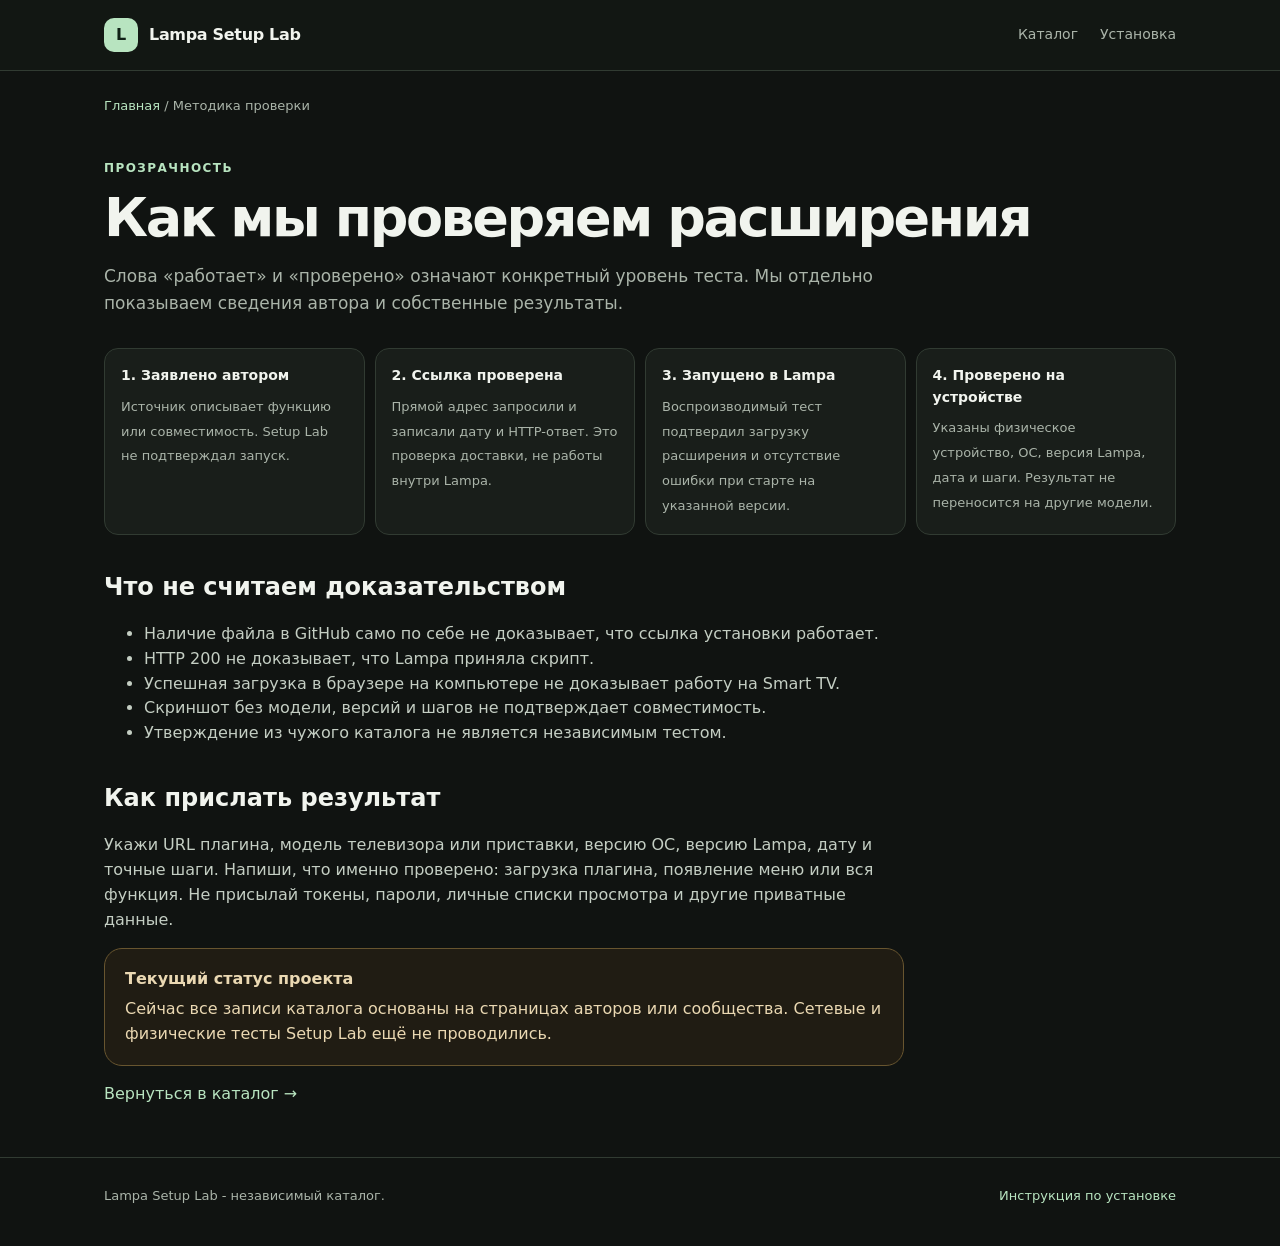
==== docs/verification.html @ 983ffe2e "v0.1.0" ====
<!doctype html>
<html lang="ru"><head><meta charset="utf-8"><meta name="viewport" content="width=device-width, initial-scale=1"><meta name="description" content="Как Lampa Setup Lab проверяет ссылки и совместимость расширений Lampa: статусы, доказательства и устройство тестирования."><title>Как мы проверяем плагины Lampa</title><link rel="stylesheet" href="assets/site.css"></head>
<body><a class="skip-link" href="#main">Перейти к содержимому</a><header class="topbar"><div class="wrap topbar-inner"><a class="brand" href="index.html"><span class="brand-mark">L</span><span>Lampa Setup Lab</span></a><nav class="nav"><a href="index.html#catalog">Каталог</a><a href="how-to-add-plugin.html">Установка</a></nav></div></header>
<main id="main" class="wrap"><div class="breadcrumb"><a href="index.html">Главная</a> / Методика проверки</div><section class="page-hero"><div class="eyebrow">Прозрачность</div><h1>Как мы проверяем расширения</h1><p>Слова «работает» и «проверено» означают конкретный уровень теста. Мы отдельно показываем сведения автора и собственные результаты.</p></section>
<div class="trust-grid"><div class="trust-item"><strong>1. Заявлено автором</strong><span>Источник описывает функцию или совместимость. Setup Lab не подтверждал запуск.</span></div><div class="trust-item"><strong>2. Ссылка проверена</strong><span>Прямой адрес запросили и записали дату и HTTP-ответ. Это проверка доставки, не работы внутри Lampa.</span></div><div class="trust-item"><strong>3. Запущено в Lampa</strong><span>Воспроизводимый тест подтвердил загрузку расширения и отсутствие ошибки при старте на указанной версии.</span></div><div class="trust-item"><strong>4. Проверено на устройстве</strong><span>Указаны физическое устройство, ОС, версия Lampa, дата и шаги. Результат не переносится на другие модели.</span></div></div>
<article class="prose"><h2>Что не считаем доказательством</h2><ul><li>Наличие файла в GitHub само по себе не доказывает, что ссылка установки работает.</li><li>HTTP 200 не доказывает, что Lampa приняла скрипт.</li><li>Успешная загрузка в браузере на компьютере не доказывает работу на Smart TV.</li><li>Скриншот без модели, версий и шагов не подтверждает совместимость.</li><li>Утверждение из чужого каталога не является независимым тестом.</li></ul><h2>Как прислать результат</h2><p>Укажи URL плагина, модель телевизора или приставки, версию ОС, версию Lampa, дату и точные шаги. Напиши, что именно проверено: загрузка плагина, появление меню или вся функция. Не присылай токены, пароли, личные списки просмотра и другие приватные данные.</p><div class="callout"><strong>Текущий статус проекта</strong>Сейчас все записи каталога основаны на страницах авторов или сообщества. Сетевые и физические тесты Setup Lab ещё не проводились.</div><p><a href="index.html#catalog">Вернуться в каталог →</a></p></article></main><footer class="footer"><div class="wrap footer-row"><span>Lampa Setup Lab - независимый каталог.</span><a href="how-to-add-plugin.html">Инструкция по установке</a></div></footer></body></html>
---- docs/assets/site.css ----
@import url('data:text/css,');
:root{color-scheme:dark;--bg:#101311;--panel:#191e1a;--panel2:#202720;--line:#313b32;--text:#f1f4ee;--muted:#aab4a9;--green:#b8e4c0;--green-ink:#102116;--amber:#f1d49a;--blue:#b9d8eb;--red:#f0b5ad;--radius:18px;--max:1120px}*{box-sizing:border-box}html{scroll-behavior:smooth}body{margin:0;background:var(--bg);color:var(--text);font:16px/1.55 system-ui,-apple-system,"Segoe UI",sans-serif}a{color:var(--green);text-decoration:none}a:hover{text-decoration:underline}.wrap{max-width:var(--max);margin:auto;padding:0 24px}.topbar{border-bottom:1px solid var(--line);background:#121713}.topbar-inner{height:70px;display:flex;align-items:center;justify-content:space-between;gap:20px}.brand{display:flex;align-items:center;gap:11px;color:var(--text);font-weight:750;letter-spacing:-.02em}.brand-mark{width:34px;height:34px;border-radius:10px;background:var(--green);color:var(--green-ink);display:grid;place-items:center;font-weight:900}.nav{display:flex;gap:22px;color:var(--muted);font-size:14px}.nav a{color:inherit}.hero{padding:66px 0 40px}.eyebrow{color:var(--green);font-size:12px;font-weight:800;letter-spacing:.12em;text-transform:uppercase}.hero-grid{display:grid;grid-template-columns:1.3fr .7fr;gap:36px;align-items:end}.hero h1{font-size:clamp(36px,6vw,64px);line-height:1.02;letter-spacing:-.055em;max-width:760px;margin:18px 0}.hero p{font-size:18px;color:var(--muted);max-width:700px;margin:0}.hero-note{border:1px solid var(--line);border-radius:var(--radius);padding:20px;background:var(--panel)}.hero-note strong{display:block;margin-bottom:8px}.hero-note p{font-size:14px}.searchbar{margin-top:30px;display:flex;gap:10px;max-width:720px}.searchbar input{flex:1;min-width:0;background:var(--panel);color:var(--text);border:1px solid var(--line);border-radius:12px;padding:15px 16px;font:inherit}.searchbar input:focus,select:focus{outline:2px solid var(--green);outline-offset:2px}.button{border:0;border-radius:12px;padding:13px 17px;background:var(--green);color:var(--green-ink);font:700 14px system-ui;cursor:pointer}.button.secondary{background:var(--panel2);color:var(--text);border:1px solid var(--line)}.section{padding:34px 0}.section-head{display:flex;align-items:end;justify-content:space-between;gap:20px;margin-bottom:20px}.section h2{font-size:27px;letter-spacing:-.035em;margin:0}.section-head p{color:var(--muted);margin:5px 0 0}.filters{display:flex;gap:10px;flex-wrap:wrap;margin:20px 0}.filters select,.filters input[type=search]{background:var(--panel);color:var(--text);border:1px solid var(--line);border-radius:10px;padding:11px 13px;font:inherit}.filters input[type=search]{min-width:250px}.grid{display:grid;grid-template-columns:repeat(2,minmax(0,1fr));gap:14px}.card{background:var(--panel);border:1px solid var(--line);border-radius:var(--radius);padding:20px;display:flex;flex-direction:column;min-height:280px}.card-top{display:flex;justify-content:space-between;align-items:start;gap:12px}.tag{display:inline-flex;align-items:center;border:1px solid var(--line);border-radius:999px;padding:5px 9px;font-size:11px;color:var(--muted);white-space:nowrap}.status{border-radius:999px;padding:5px 9px;font-size:11px;font-weight:750;white-space:nowrap}.status.author_reported{background:#493b21;color:var(--amber)}.status.url_checked{background:#193b2a;color:var(--green)}.status.loaded_in_lampa{background:#19384a;color:var(--blue)}.status.device_tested{background:#263c58;color:#d0ddff}.card h3{font-size:21px;letter-spacing:-.025em;margin:16px 0 7px}.card p{color:var(--muted);margin:0 0 13px}.card-meta{display:flex;flex-wrap:wrap;gap:7px;margin:2px 0 15px}.card-note{font-size:13px;border-left:2px solid var(--amber);padding:8px 0 8px 11px;color:#d8c9a5;margin-top:auto}.card-actions{display:flex;gap:10px;flex-wrap:wrap;margin-top:17px}.card-actions a,.card-actions button{font-size:13px}.copy-btn{background:none;border:1px solid var(--line);border-radius:9px;color:var(--text);padding:9px 11px;cursor:pointer}.copy-btn:hover{border-color:var(--green)}.empty{grid-column:1/-1;padding:30px;border:1px dashed var(--line);border-radius:var(--radius);color:var(--muted)}.device-grid{display:grid;grid-template-columns:repeat(3,1fr);gap:14px}.device-card{display:block;background:var(--panel);border:1px solid var(--line);border-radius:var(--radius);padding:20px;color:var(--text);transition:transform .15s,border-color .15s}.device-card:hover{transform:translateY(-2px);border-color:#719277;text-decoration:none}.device-card h3{margin:0 0 7px}.device-card p{margin:0;color:var(--muted);font-size:14px}.trust-grid{display:grid;grid-template-columns:repeat(4,1fr);gap:10px}.trust-item{padding:16px;border:1px solid var(--line);border-radius:14px;background:var(--panel)}.trust-item strong{display:block;font-size:14px;margin-bottom:7px}.trust-item span{font-size:13px;color:var(--muted)}.callout{border:1px solid #68552f;background:#201c13;color:#ead8b2;border-radius:var(--radius);padding:18px 20px;margin:16px 0}.callout strong{display:block;margin-bottom:5px}.prose{max-width:800px}.prose h2{margin:34px 0 10px}.prose h3{margin:24px 0 8px}.prose p,.prose li{color:#c4cec3}.prose code{background:#202720;padding:2px 6px;border-radius:5px}.steps{counter-reset:step;list-style:none;padding:0}.steps li{counter-increment:step;display:grid;grid-template-columns:32px 1fr;gap:12px;margin:14px 0}.steps li:before{content:counter(step);width:28px;height:28px;border-radius:50%;background:var(--green);color:var(--green-ink);display:grid;place-items:center;font-weight:800}.footer{border-top:1px solid var(--line);margin-top:50px;padding:28px 0 40px;color:var(--muted);font-size:13px}.footer-row{display:flex;justify-content:space-between;gap:20px;flex-wrap:wrap}.breadcrumb{color:var(--muted);font-size:13px;margin:25px 0 15px}.page-hero{padding:28px 0 15px}.page-hero h1{font-size:clamp(34px,5vw,54px);line-height:1.05;letter-spacing:-.045em;margin:12px 0}.page-hero p{font-size:17px;color:var(--muted);max-width:800px}.device-summary{border:1px solid var(--line);background:var(--panel);padding:18px;border-radius:14px;margin:20px 0}.small{font-size:13px;color:var(--muted)}.kbd{font-family:ui-monospace,monospace;border:1px solid var(--line);background:var(--panel2);padding:2px 6px;border-radius:5px}.skip-link{position:absolute;left:-10000px;top:8px;background:var(--green);color:var(--green-ink);padding:10px;border-radius:8px}.skip-link:focus{left:8px;z-index:10}.noscript{padding:14px;border:1px solid var(--amber);border-radius:12px;color:var(--amber)}@media(max-width:760px){.hero-grid{grid-template-columns:1fr}.hero{padding:44px 0 28px}.grid{grid-template-columns:1fr}.device-grid{grid-template-columns:1fr}.trust-grid{grid-template-columns:repeat(2,1fr)}.nav{gap:12px;font-size:12px}.topbar-inner{height:auto;min-height:64px}.wrap{padding:0 16px}.searchbar{flex-direction:column}.button{min-height:48px}}@media(prefers-reduced-motion:reduce){*{scroll-behavior:auto!important;transition:none!important}}
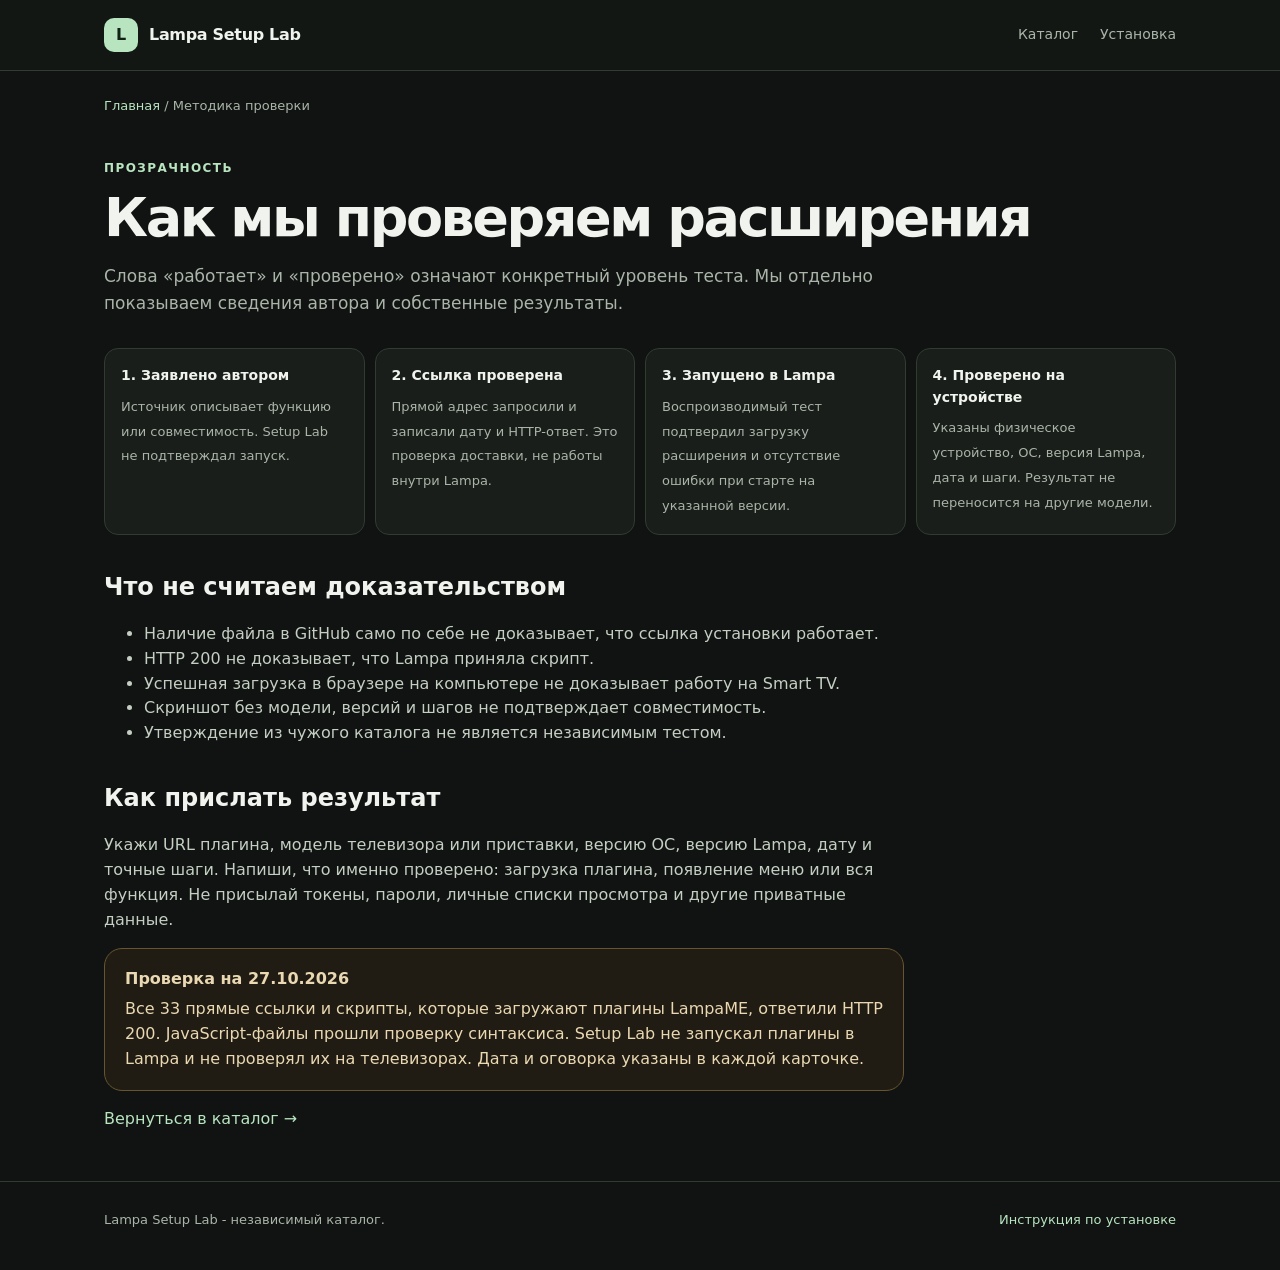
==== commit 4a38e385: "v0.2.0" ====
--- a/docs/verification.html
+++ b/docs/verification.html
@@ -3,4 +3,4 @@
 <body><a class="skip-link" href="#main">Перейти к содержимому</a><header class="topbar"><div class="wrap topbar-inner"><a class="brand" href="index.html"><span class="brand-mark">L</span><span>Lampa Setup Lab</span></a><nav class="nav"><a href="index.html#catalog">Каталог</a><a href="how-to-add-plugin.html">Установка</a></nav></div></header>
 <main id="main" class="wrap"><div class="breadcrumb"><a href="index.html">Главная</a> / Методика проверки</div><section class="page-hero"><div class="eyebrow">Прозрачность</div><h1>Как мы проверяем расширения</h1><p>Слова «работает» и «проверено» означают конкретный уровень теста. Мы отдельно показываем сведения автора и собственные результаты.</p></section>
 <div class="trust-grid"><div class="trust-item"><strong>1. Заявлено автором</strong><span>Источник описывает функцию или совместимость. Setup Lab не подтверждал запуск.</span></div><div class="trust-item"><strong>2. Ссылка проверена</strong><span>Прямой адрес запросили и записали дату и HTTP-ответ. Это проверка доставки, не работы внутри Lampa.</span></div><div class="trust-item"><strong>3. Запущено в Lampa</strong><span>Воспроизводимый тест подтвердил загрузку расширения и отсутствие ошибки при старте на указанной версии.</span></div><div class="trust-item"><strong>4. Проверено на устройстве</strong><span>Указаны физическое устройство, ОС, версия Lampa, дата и шаги. Результат не переносится на другие модели.</span></div></div>
-<article class="prose"><h2>Что не считаем доказательством</h2><ul><li>Наличие файла в GitHub само по себе не доказывает, что ссылка установки работает.</li><li>HTTP 200 не доказывает, что Lampa приняла скрипт.</li><li>Успешная загрузка в браузере на компьютере не доказывает работу на Smart TV.</li><li>Скриншот без модели, версий и шагов не подтверждает совместимость.</li><li>Утверждение из чужого каталога не является независимым тестом.</li></ul><h2>Как прислать результат</h2><p>Укажи URL плагина, модель телевизора или приставки, версию ОС, версию Lampa, дату и точные шаги. Напиши, что именно проверено: загрузка плагина, появление меню или вся функция. Не присылай токены, пароли, личные списки просмотра и другие приватные данные.</p><div class="callout"><strong>Текущий статус проекта</strong>Сейчас все записи каталога основаны на страницах авторов или сообщества. Сетевые и физические тесты Setup Lab ещё не проводились.</div><p><a href="index.html#catalog">Вернуться в каталог →</a></p></article></main><footer class="footer"><div class="wrap footer-row"><span>Lampa Setup Lab - независимый каталог.</span><a href="how-to-add-plugin.html">Инструкция по установке</a></div></footer></body></html>
+<article class="prose"><h2>Что не считаем доказательством</h2><ul><li>Наличие файла в GitHub само по себе не доказывает, что ссылка установки работает.</li><li>HTTP 200 не доказывает, что Lampa приняла скрипт.</li><li>Успешная загрузка в браузере на компьютере не доказывает работу на Smart TV.</li><li>Скриншот без модели, версий и шагов не подтверждает совместимость.</li><li>Утверждение из чужого каталога не является независимым тестом.</li></ul><h2>Как прислать результат</h2><p>Укажи URL плагина, модель телевизора или приставки, версию ОС, версию Lampa, дату и точные шаги. Напиши, что именно проверено: загрузка плагина, появление меню или вся функция. Не присылай токены, пароли, личные списки просмотра и другие приватные данные.</p><div class="callout"><strong>Проверка на 27.10.2026</strong>Все 33 прямые ссылки и скрипты, которые загружают плагины LampaME, ответили HTTP 200. JavaScript-файлы прошли проверку синтаксиса. Setup Lab не запускал плагины в Lampa и не проверял их на телевизорах. Дата и оговорка указаны в каждой карточке.</div><p><a href="index.html#catalog">Вернуться в каталог →</a></p></article></main><footer class="footer"><div class="wrap footer-row"><span>Lampa Setup Lab - независимый каталог.</span><a href="how-to-add-plugin.html">Инструкция по установке</a></div></footer></body></html>
